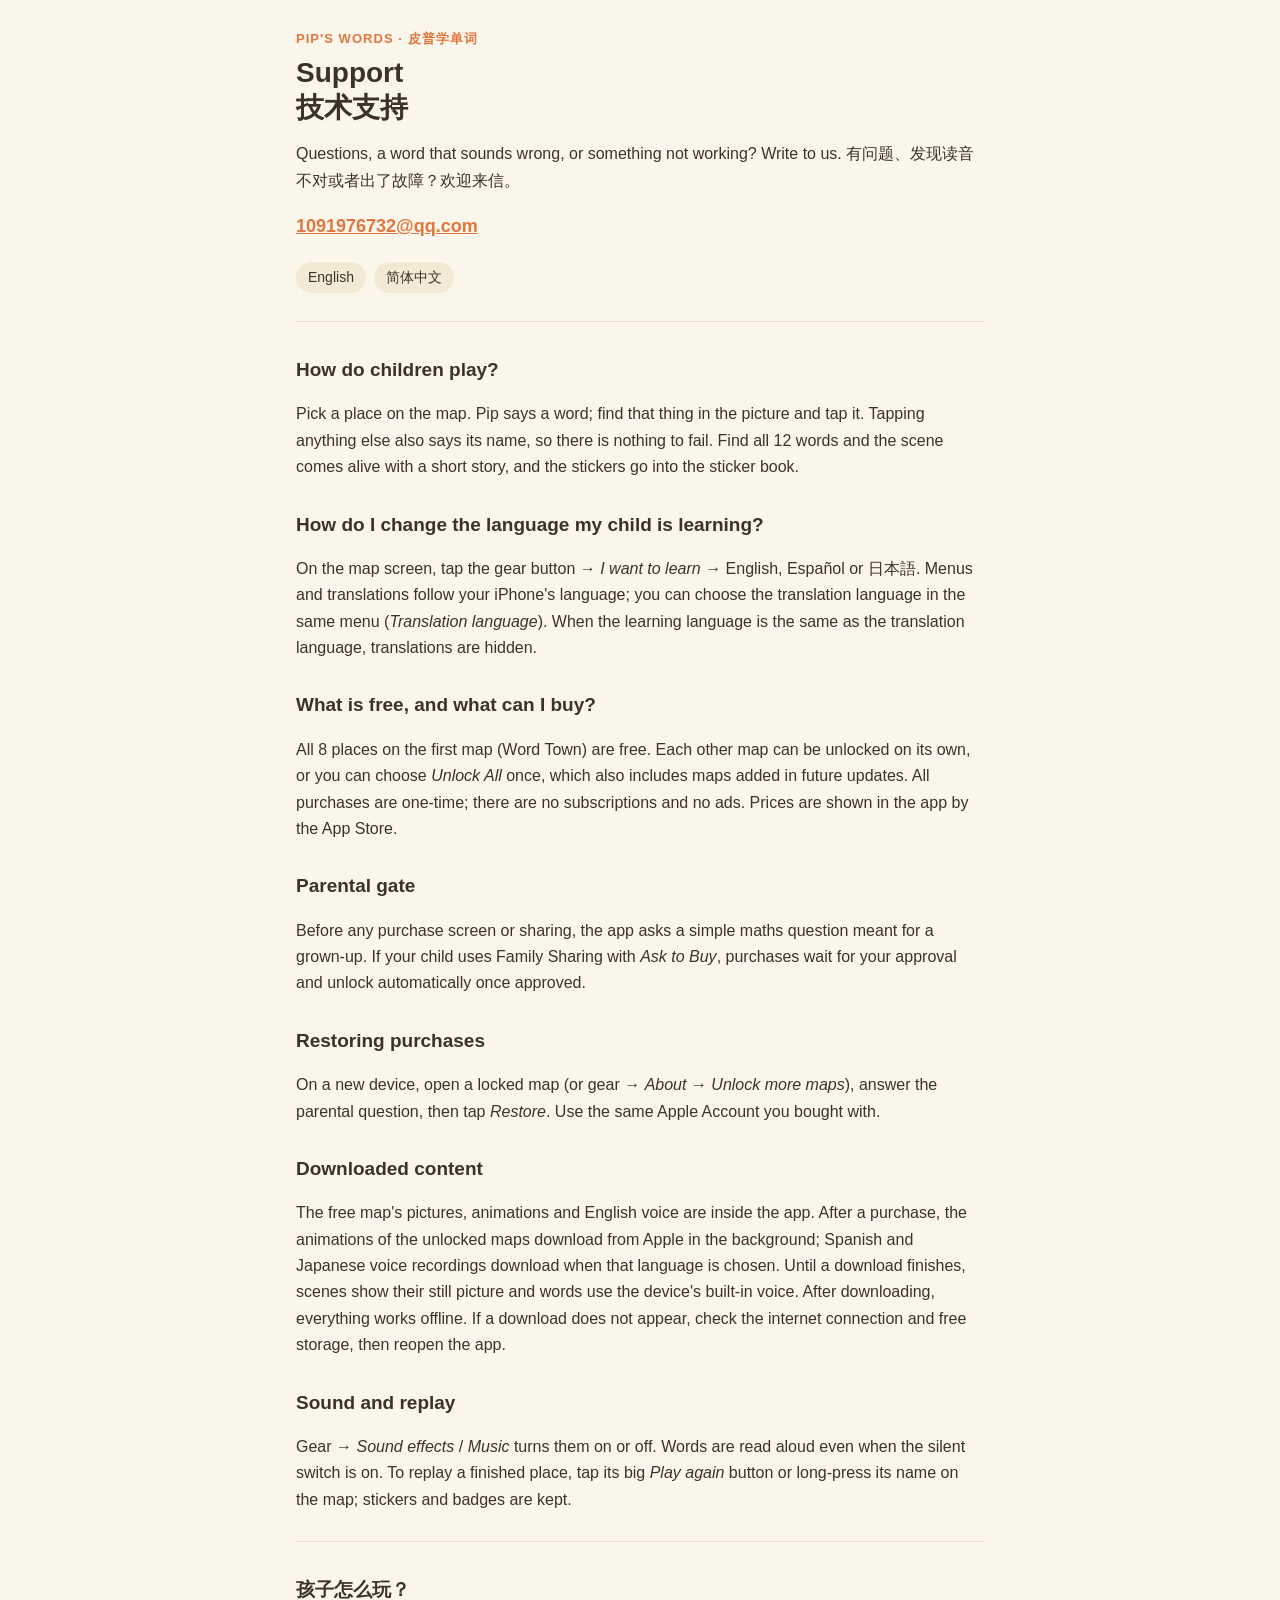
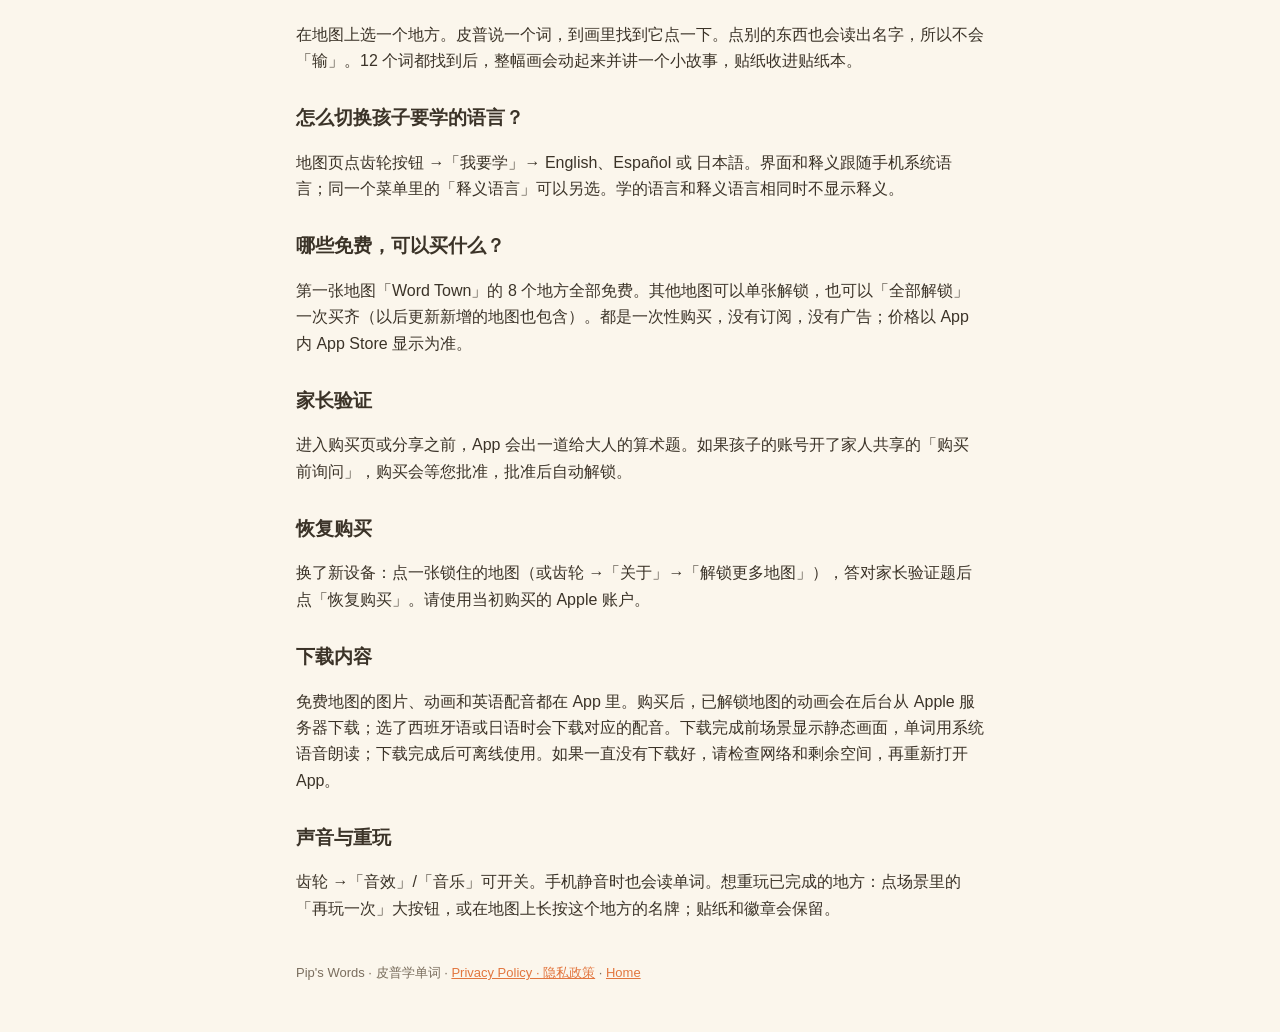
==== support.html @ 1bfd203c "Pip's Words 隐私政策、技术支持页和简介 Co-Authored-By: Claude Opus 5.5 (1M context) <noreply@anthropic.com>" ====
<!doctype html>
<html lang="en">
<head><meta charset="utf-8"><meta name="viewport" content="width=device-width,initial-scale=1">
<title>Support · Pip's Words</title><link rel="stylesheet" href="style.css"></head>
<body><main>
<header><div class="brand">Pip's Words · 皮普学单词</div><h1>Support<br>技术支持</h1>
<p>Questions, a word that sounds wrong, or something not working? Write to us. 有问题、发现读音不对或者出了故障？欢迎来信。</p>
<p class="mail"><a href="mailto:1091976732@qq.com">1091976732@qq.com</a></p></header>
<p class="lang"><a href="#en">English</a><a href="#zh">简体中文</a></p>

<section id="en">
<h2>How do children play?</h2>
<p>Pick a place on the map. Pip says a word; find that thing in the picture and tap it. Tapping anything else also says its name, so there is nothing to fail. Find all 12 words and the scene comes alive with a short story, and the stickers go into the sticker book.</p>
<h2>How do I change the language my child is learning?</h2>
<p>On the map screen, tap the gear button → <em>I want to learn</em> → English, Español or 日本語. Menus and translations follow your iPhone's language; you can choose the translation language in the same menu (<em>Translation language</em>). When the learning language is the same as the translation language, translations are hidden.</p>
<h2>What is free, and what can I buy?</h2>
<p>All 8 places on the first map (Word Town) are free. Each other map can be unlocked on its own, or you can choose <em>Unlock All</em> once, which also includes maps added in future updates. All purchases are one-time; there are no subscriptions and no ads. Prices are shown in the app by the App Store.</p>
<h2>Parental gate</h2>
<p>Before any purchase screen or sharing, the app asks a simple maths question meant for a grown-up. If your child uses Family Sharing with <em>Ask to Buy</em>, purchases wait for your approval and unlock automatically once approved.</p>
<h2>Restoring purchases</h2>
<p>On a new device, open a locked map (or gear → <em>About</em> → <em>Unlock more maps</em>), answer the parental question, then tap <em>Restore</em>. Use the same Apple Account you bought with.</p>
<h2>Downloaded content</h2>
<p>The free map's pictures, animations and English voice are inside the app. After a purchase, the animations of the unlocked maps download from Apple in the background; Spanish and Japanese voice recordings download when that language is chosen. Until a download finishes, scenes show their still picture and words use the device's built-in voice. After downloading, everything works offline. If a download does not appear, check the internet connection and free storage, then reopen the app.</p>
<h2>Sound and replay</h2>
<p>Gear → <em>Sound effects</em> / <em>Music</em> turns them on or off. Words are read aloud even when the silent switch is on. To replay a finished place, tap its big <em>Play again</em> button or long-press its name on the map; stickers and badges are kept.</p>
</section>

<section id="zh">
<h2>孩子怎么玩？</h2>
<p>在地图上选一个地方。皮普说一个词，到画里找到它点一下。点别的东西也会读出名字，所以不会「输」。12 个词都找到后，整幅画会动起来并讲一个小故事，贴纸收进贴纸本。</p>
<h2>怎么切换孩子要学的语言？</h2>
<p>地图页点齿轮按钮 →「我要学」→ English、Español 或 日本語。界面和释义跟随手机系统语言；同一个菜单里的「释义语言」可以另选。学的语言和释义语言相同时不显示释义。</p>
<h2>哪些免费，可以买什么？</h2>
<p>第一张地图「Word Town」的 8 个地方全部免费。其他地图可以单张解锁，也可以「全部解锁」一次买齐（以后更新新增的地图也包含）。都是一次性购买，没有订阅，没有广告；价格以 App 内 App Store 显示为准。</p>
<h2>家长验证</h2>
<p>进入购买页或分享之前，App 会出一道给大人的算术题。如果孩子的账号开了家人共享的「购买前询问」，购买会等您批准，批准后自动解锁。</p>
<h2>恢复购买</h2>
<p>换了新设备：点一张锁住的地图（或齿轮 →「关于」→「解锁更多地图」），答对家长验证题后点「恢复购买」。请使用当初购买的 Apple 账户。</p>
<h2>下载内容</h2>
<p>免费地图的图片、动画和英语配音都在 App 里。购买后，已解锁地图的动画会在后台从 Apple 服务器下载；选了西班牙语或日语时会下载对应的配音。下载完成前场景显示静态画面，单词用系统语音朗读；下载完成后可离线使用。如果一直没有下载好，请检查网络和剩余空间，再重新打开 App。</p>
<h2>声音与重玩</h2>
<p>齿轮 →「音效」/「音乐」可开关。手机静音时也会读单词。想重玩已完成的地方：点场景里的「再玩一次」大按钮，或在地图上长按这个地方的名牌；贴纸和徽章会保留。</p>
</section>

<footer>Pip's Words · 皮普学单词 · <a href="privacy.html">Privacy Policy · 隐私政策</a> · <a href="index.html">Home</a></footer>
</main></body></html>
---- style.css ----
:root{--bg:#fbf6ec;--card:#fffdf8;--ink:#3b3328;--soft:#7a6e5e;--line:#eadfcb;--accent:#e2763f;--hi:#f3ead6}
@media (prefers-color-scheme:dark){:root{--bg:#1f1b16;--card:#29241e;--ink:#f1e9dc;--soft:#b8ab97;--line:#3d362d;--accent:#f0955f;--hi:#332c24}}
*{box-sizing:border-box}
html{-webkit-text-size-adjust:100%}
body{margin:0;background:var(--bg);color:var(--ink);font:16px/1.65 -apple-system,BlinkMacSystemFont,"Segoe UI","PingFang SC","Hiragino Sans","Apple SD Gothic Neo","Noto Sans",sans-serif}
main{max-width:720px;margin:0 auto;padding:28px 16px 48px}
header{margin-bottom:20px}
.brand{font-size:13px;letter-spacing:.08em;color:var(--accent);font-weight:700;text-transform:uppercase}
h1{font-size:28px;line-height:1.25;margin:6px 0 8px}
h2{font-size:19px;margin:28px 0 8px}
h3{font-size:16px;margin:20px 0 4px}
p,li{overflow-wrap:anywhere}
.meta{color:var(--soft);font-size:14px}
.card{background:var(--card);border:1px solid var(--line);border-radius:14px;padding:14px 16px;margin:14px 0}
.lang{display:flex;flex-wrap:wrap;gap:8px;margin:12px 0}
.lang a{background:var(--hi);border-radius:999px;padding:4px 12px;font-size:14px;text-decoration:none;color:var(--ink)}
a{color:var(--accent)}
nav.links{display:flex;flex-wrap:wrap;gap:10px;margin:18px 0}
nav.links a{background:var(--card);border:1px solid var(--line);border-radius:12px;padding:10px 16px;text-decoration:none;font-weight:600}
section{border-top:1px solid var(--line);margin-top:28px;padding-top:4px}
ul{padding-left:22px}
footer{margin-top:40px;color:var(--soft);font-size:13px}
.mail{font-size:18px;font-weight:700}
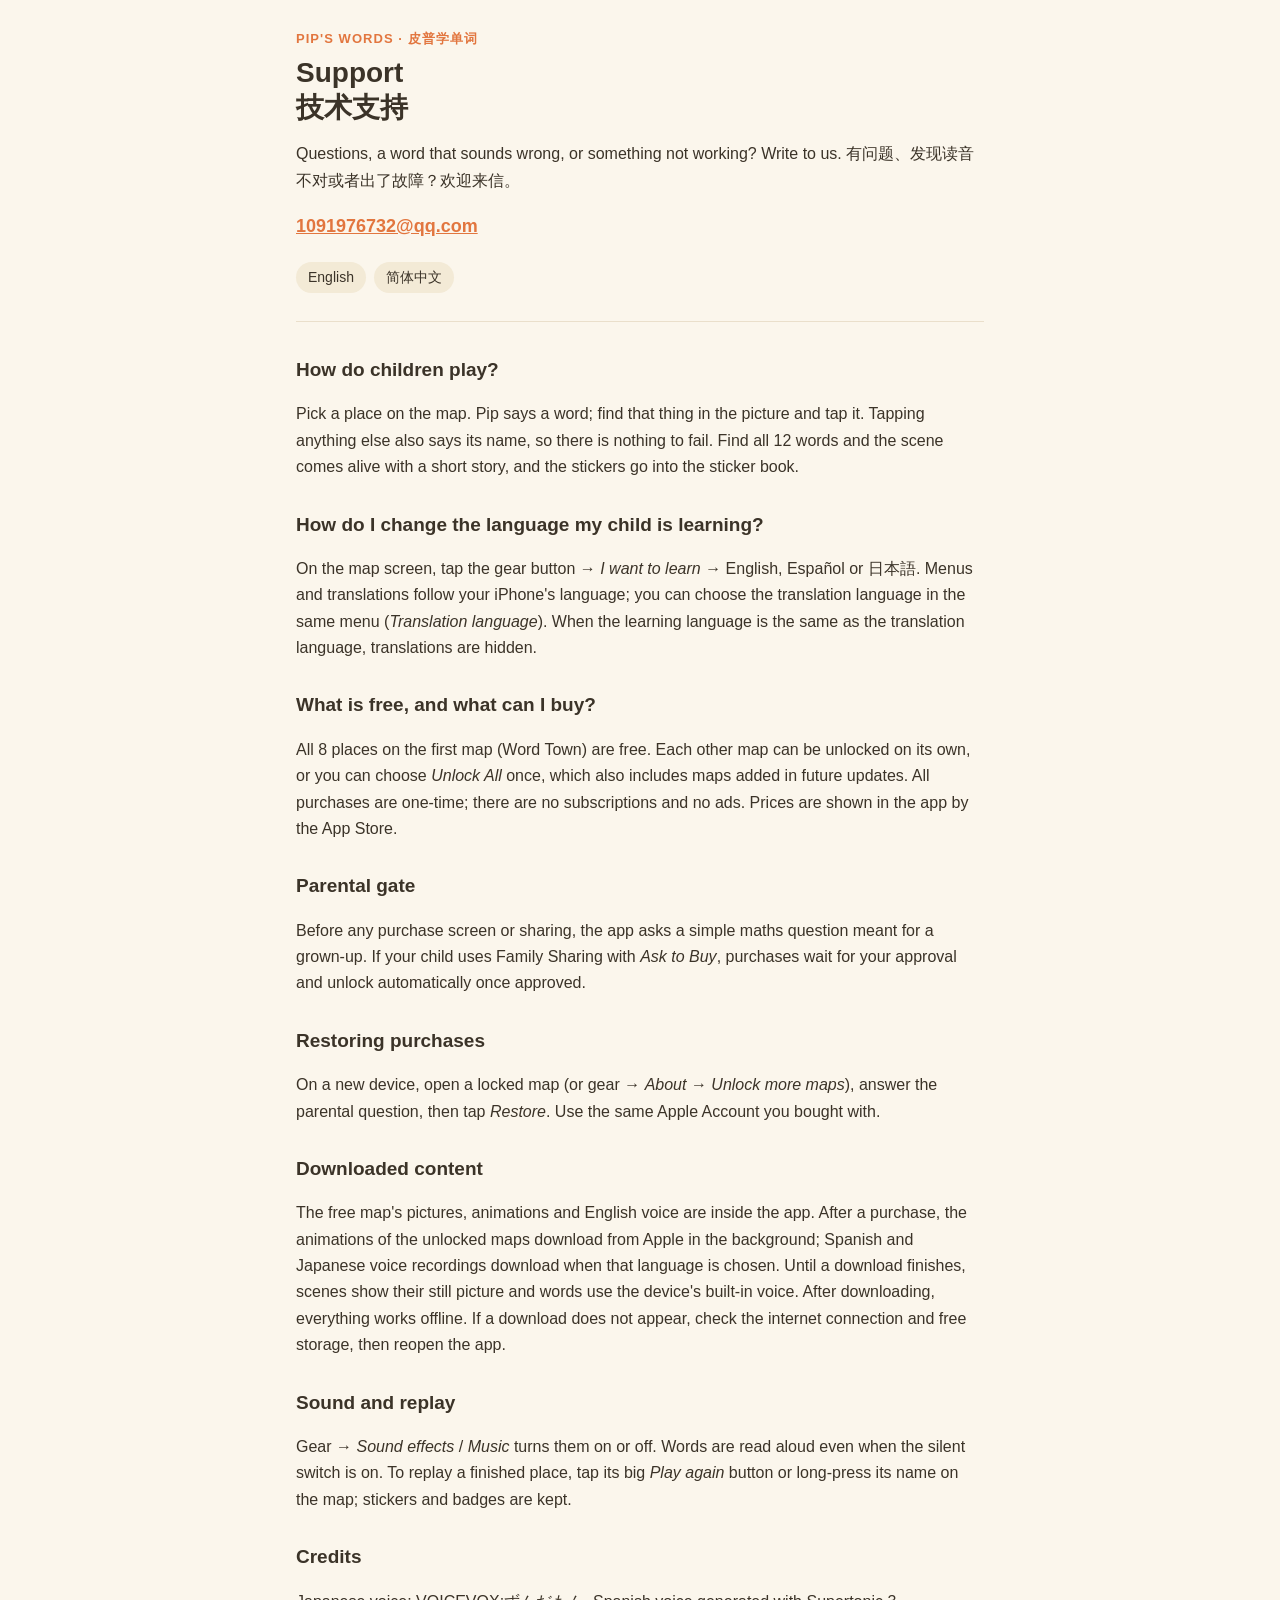
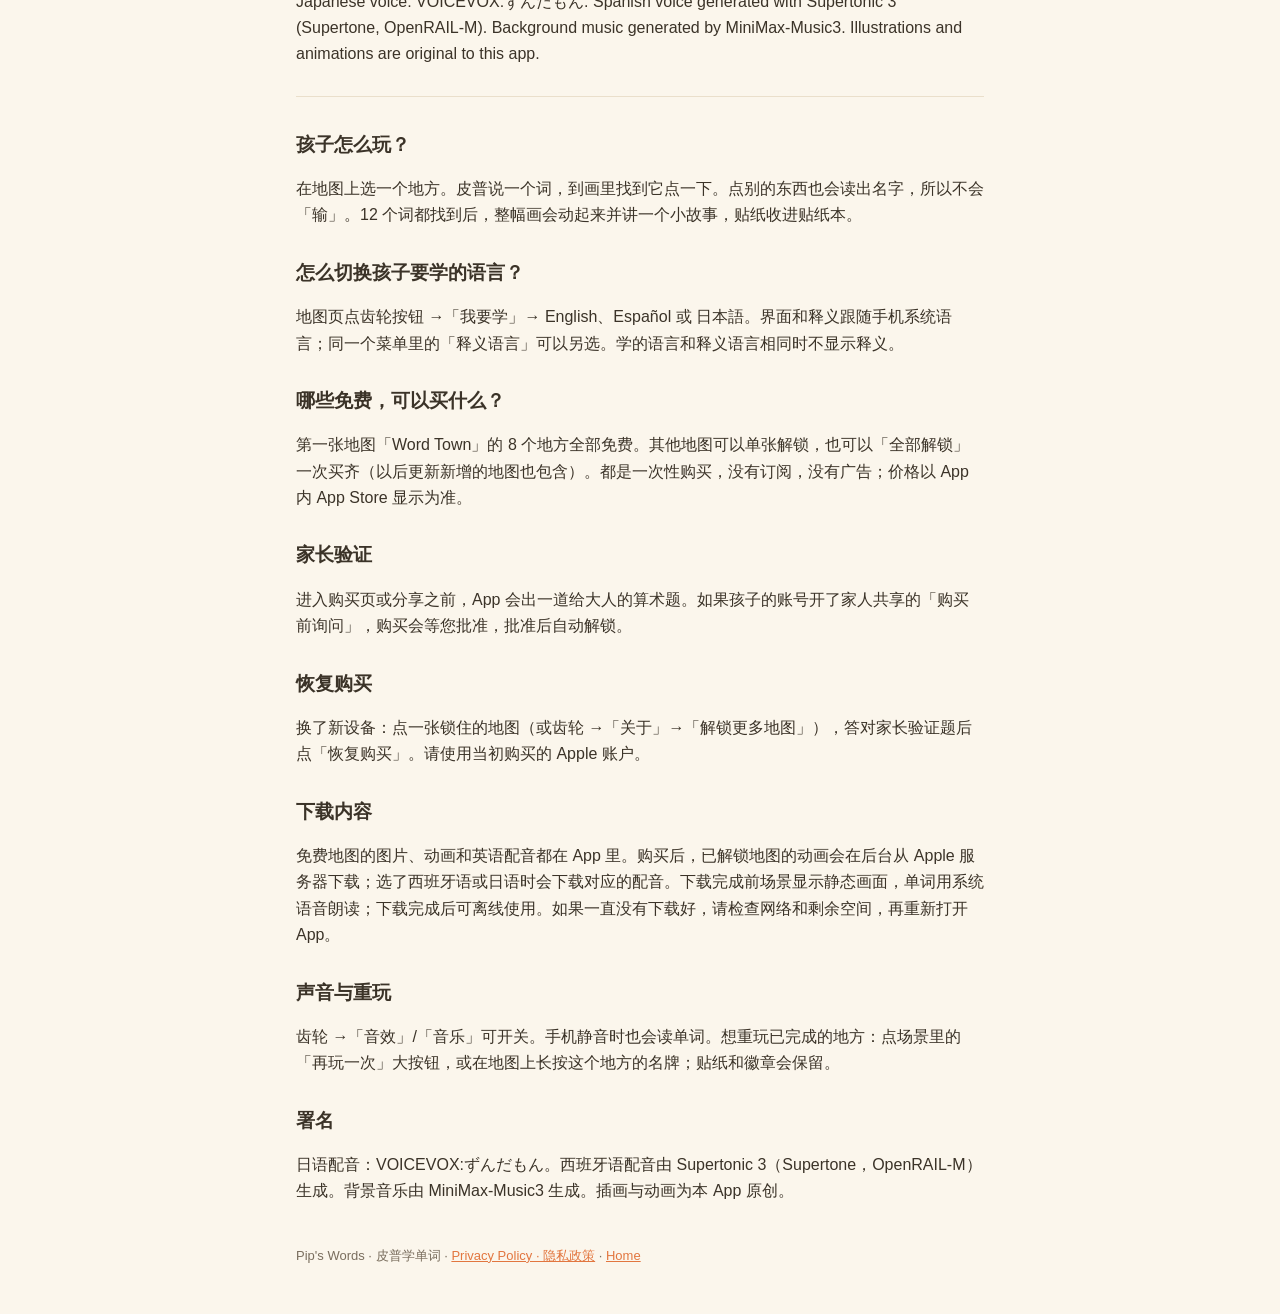
==== commit 70690ce9: "支持页加配音署名：日语 VOICEVOX:ずんだもん、西语 Supertonic 3 Co-Authored-By: Claude Opus 5.5 (1M context) <noreply@ant" ====
--- a/support.html
+++ b/support.html
@@ -23,6 +23,8 @@
 <p>The free map's pictures, animations and English voice are inside the app. After a purchase, the animations of the unlocked maps download from Apple in the background; Spanish and Japanese voice recordings download when that language is chosen. Until a download finishes, scenes show their still picture and words use the device's built-in voice. After downloading, everything works offline. If a download does not appear, check the internet connection and free storage, then reopen the app.</p>
 <h2>Sound and replay</h2>
 <p>Gear → <em>Sound effects</em> / <em>Music</em> turns them on or off. Words are read aloud even when the silent switch is on. To replay a finished place, tap its big <em>Play again</em> button or long-press its name on the map; stickers and badges are kept.</p>
+<h2>Credits</h2>
+<p>Japanese voice: VOICEVOX:ずんだもん. Spanish voice generated with Supertonic 3 (Supertone, OpenRAIL-M). Background music generated by MiniMax-Music3. Illustrations and animations are original to this app.</p>
 </section>
 
 <section id="zh">
@@ -40,6 +42,8 @@
 <p>免费地图的图片、动画和英语配音都在 App 里。购买后，已解锁地图的动画会在后台从 Apple 服务器下载；选了西班牙语或日语时会下载对应的配音。下载完成前场景显示静态画面，单词用系统语音朗读；下载完成后可离线使用。如果一直没有下载好，请检查网络和剩余空间，再重新打开 App。</p>
 <h2>声音与重玩</h2>
 <p>齿轮 →「音效」/「音乐」可开关。手机静音时也会读单词。想重玩已完成的地方：点场景里的「再玩一次」大按钮，或在地图上长按这个地方的名牌；贴纸和徽章会保留。</p>
+<h2>署名</h2>
+<p>日语配音：VOICEVOX:ずんだもん。西班牙语配音由 Supertonic 3（Supertone，OpenRAIL-M）生成。背景音乐由 MiniMax-Music3 生成。插画与动画为本 App 原创。</p>
 </section>
 
 <footer>Pip's Words · 皮普学单词 · <a href="privacy.html">Privacy Policy · 隐私政策</a> · <a href="index.html">Home</a></footer>
